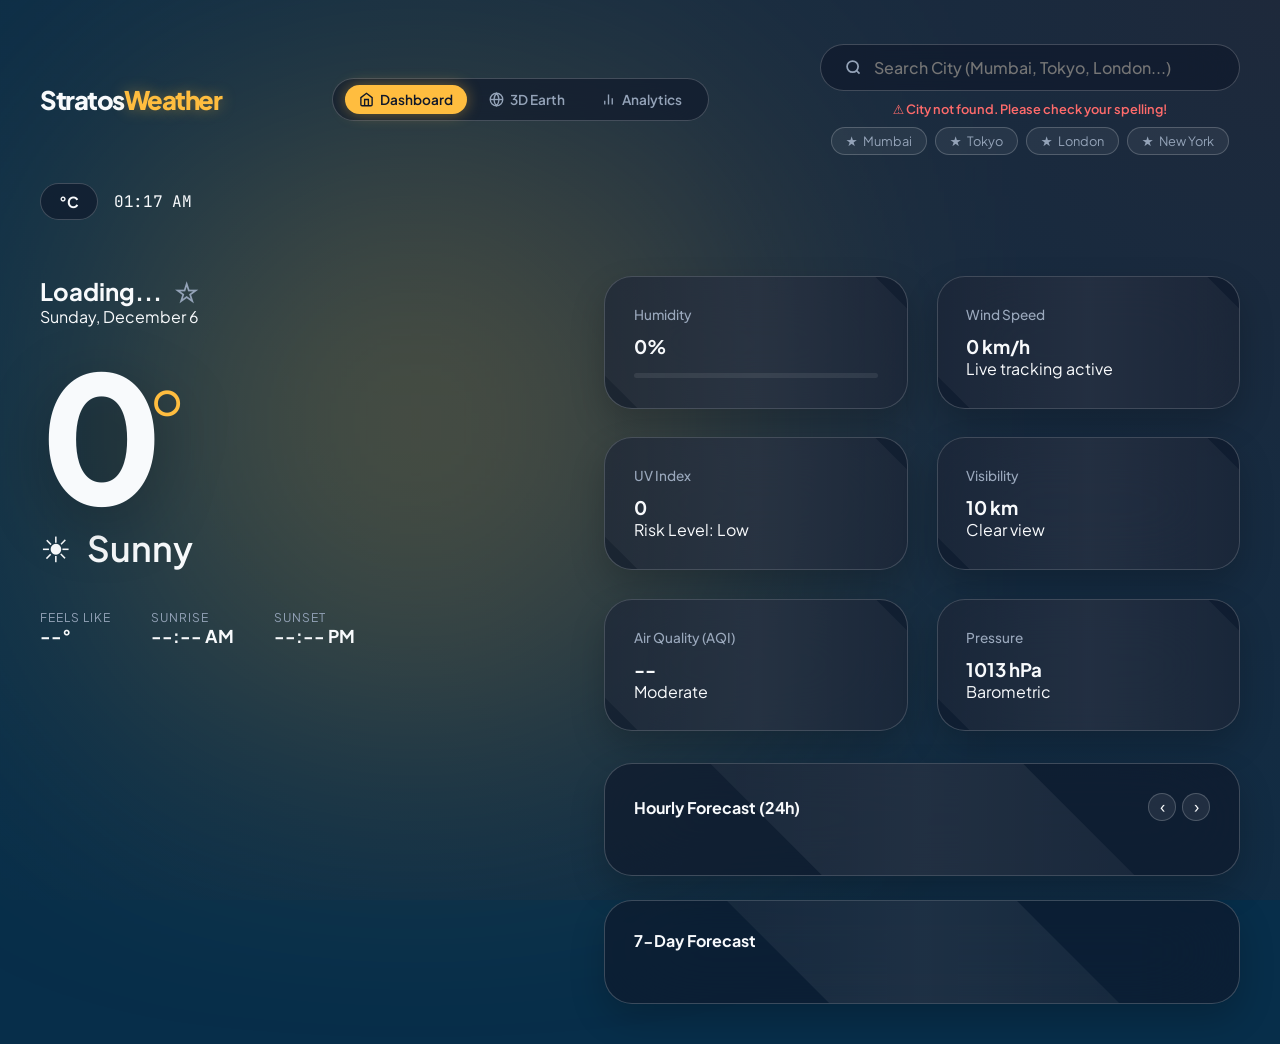
==== index.html @ 79609848 "feat(ui): elevate aesthetic from AI prototype to professional scientific instrument with vector SVGs" ====
<!DOCTYPE html>
<html lang="en">
<head>
    <meta charset="UTF-8">
    <meta name="viewport" content="width=device-width, initial-scale=1.0">
    <title>Stratos Weather // Immersive Forecast</title>
    <link rel="stylesheet" href="style.css">
    <link href="https://fonts.googleapis.com/css2?family=Plus+Jakarta+Sans:wght@300;400;600;800&display=swap" rel="stylesheet">
</head>
<body class="weather-sunny">
    <div class="bg-gradient"></div>
    <div class="noise-overlay"></div>
    <canvas id="weather-canvas"></canvas>

    <div class="app-shell">
        <header class="top-nav">
            <div class="logo">Stratos<span>Weather</span></div>

            <nav class="nav-links">
                <a href="index.html" class="nav-link active">
                    <svg class="nav-icon" viewBox="0 0 24 24" fill="none" stroke="currentColor"><path d="M3 9l9-7 9 7v11a2 2 0 0 1-2 2H5a2 2 0 0 1-2-2z"></path><polyline points="9 22 9 12 15 12 15 22"></polyline></svg>
                    <span>Dashboard</span>
                </a>
                <a href="globe.html" class="nav-link">
                    <svg class="nav-icon" viewBox="0 0 24 24" fill="none" stroke="currentColor"><circle cx="12" cy="12" r="10"></circle><line x1="2" y1="12" x2="22" y2="12"></line><path d="M12 2a15.3 15.3 0 0 1 4 10 15.3 15.3 0 0 1-4 10 15.3 15.3 0 0 1-4-10 15.3 15.3 0 0 1 4-10z"></path></svg>
                    <span>3D Earth</span>
                </a>
                <a href="analytics.html" class="nav-link">
                    <svg class="nav-icon" viewBox="0 0 24 24" fill="none" stroke="currentColor"><line x1="18" y1="20" x2="18" y2="10"></line><line x1="12" y1="20" x2="12" y2="4"></line><line x1="6" y1="20" x2="6" y2="14"></line></svg>
                    <span>Analytics</span>
                </a>
            </nav>

            <div class="search-container">
                <div class="search-pill">
                    <svg class="search-icon" viewBox="0 0 24 24" fill="none" stroke="currentColor" stroke-width="2.5"><circle cx="11" cy="11" r="8"></circle><line x1="21" y1="21" x2="16.65" y2="16.65"></line></svg>
                    <input type="text" id="city-input" placeholder="Search City (Mumbai, Tokyo, London...)" autocomplete="off">
                </div>
                
                <div id="autocomplete-list" class="autocomplete-suggestions glass"></div>

                <div id="error-message" style="color: #ff6b6b; font-size: 0.8rem; margin-top: 10px; display: none; font-weight: 600; text-align: center;">
                    ⚠️ City not found. Please check your spelling!
                </div>

                <div class="favorites-bar" id="favorites-bar"></div>
            </div>

            <div class="nav-controls">
                <button class="unit-toggle glass-btn" id="unit-toggle" title="Switch between °C and °F">°C</button>
                <div class="time-box" id="current-time">12:00 PM</div>
            </div>
        </header>

        <main class="dashboard">
            <section class="main-display">
                <div class="location-info">
                    <div class="location-header">
                        <h1 id="city-name">Loading...</h1>
                        <button id="btn-favorite" class="fav-icon-btn" title="Add / Remove Favorite">☆</button>
                    </div>
                    <p id="current-date">-- --</p>
                </div>
                
                <div class="temp-hero">
                    <div class="temp-number">
                        <span id="main-temp">0</span><span class="degree-symbol">°</span>
                    </div>
                    <div class="condition-badge">
                        <div id="weather-icon">☀️</div>
                        <span id="condition-text">Sunny</span>
                    </div>
                </div>

                <div class="quick-stats">
                    <div class="q-stat"><span>Feels like</span> <strong id="feels-like">--°</strong></div>
                    <div class="q-stat"><span>Sunrise</span> <strong id="val-sunrise">--:-- AM</strong></div>
                    <div class="q-stat"><span>Sunset</span> <strong id="val-sunset">--:-- PM</strong></div>
                </div>
            </section>

            <section class="details-side">
                <div class="grid-container">
                    <div class="info-card glass">
                        <p class="label">Humidity</p>
                        <h3 id="val-humidity">0%</h3>
                        <div class="progress-bar"><div class="fill" id="humidity-fill" style="width: 0%"></div></div>
                    </div>
                    <div class="info-card glass">
                        <p class="label">Wind Speed</p>
                        <h3 id="val-wind">0 km/h</h3>
                        <p class="sub-text">Live tracking active</p>
                    </div>
                    <div class="info-card glass">
                        <p class="label">UV Index</p>
                        <h3 id="val-uv">0</h3>
                        <p class="sub-text" id="val-uv-text">Risk Level: Low</p>
                    </div>
                    <div class="info-card glass">
                        <p class="label">Visibility</p>
                        <h3 id="val-visibility">10 km</h3>
                        <p class="sub-text">Clear view</p>
                    </div>
                    <div class="info-card glass">
                        <p class="label">Air Quality (AQI)</p>
                        <h3 id="val-aqi">--</h3>
                        <p class="sub-text" id="val-aqi-text">Moderate</p>
                    </div>
                    <div class="info-card glass">
                        <p class="label">Pressure</p>
                        <h3 id="val-pressure">1013 hPa</h3>
                        <p class="sub-text">Barometric</p>
                    </div>
                </div>

                <div class="hourly-section glass">
                    <div class="section-header">
                        <h4 class="title">Hourly Forecast (24h)</h4>
                        <div class="scroll-arrows">
                            <button class="arrow-btn" id="scroll-hourly-left" title="Scroll Left" type="button">‹</button>
                            <button class="arrow-btn" id="scroll-hourly-right" title="Scroll Right" type="button">›</button>
                        </div>
                    </div>
                    <div class="hourly-list" id="hourly-list"></div>
                </div>

                <div class="forecast-section glass">
                    <h4 class="title">7-Day Forecast</h4>
                    <div class="forecast-list" id="forecast-list"></div>
                </div>
            </section>
        </main>
    </div>

    <script src="script.js"></script>
</body>
</html>
---- style.css ----
@import url('https://fonts.googleapis.com/css2?family=JetBrains+Mono:wght@400;500;600;700;800&family=Plus+Jakarta+Sans:wght@400;500;600;700;800&display=swap');

:root {
    --font-sans: 'Plus Jakarta Sans', system-ui, -apple-system, sans-serif;
    --font-mono: 'JetBrains Mono', ui-monospace, SFMono-Regular, Menlo, Monaco, Consolas, monospace;

    /* Default Dark/Cloudy Theme */
    --bg-primary: #0a0f1d;
    --accent: #38bdf8;
    --accent-glow: rgba(56, 189, 248, 0.25);
    --glass: rgba(15, 23, 42, 0.65);
    --glass-border: rgba(255, 255, 255, 0.08);
    --text-main: #f8fafc;
    --text-dim: #94a3b8;
    --sun-gradient: radial-gradient(circle, #ffbd3f 0%, #ff8a05 100%);
}

/* ☀️ Sunny / Clear Theme */
body.weather-sunny {
    --bg-primary: #072e4a;
    --accent: #ffbd3f;
    --accent-glow: rgba(255, 189, 63, 0.4);
    --glass-border: rgba(255, 255, 255, 0.2);
}

/* ☁️ Cloudy / Overcast Theme */
body.weather-cloudy {
    --bg-primary: #151d2a;
    --accent: #93c5fd;
    --accent-glow: rgba(147, 197, 253, 0.35);
    --glass-border: rgba(255, 255, 255, 0.16);
}

/* 🌧️ Rain / Drizzle Theme */
body.weather-rain {
    --bg-primary: #0a192f;
    --accent: #38bdf8;
    --accent-glow: rgba(56, 189, 248, 0.4);
    --glass-border: rgba(56, 189, 248, 0.2);
}

/* ❄️ Snow / Winter Theme */
body.weather-snow {
    --bg-primary: #0d1e2d;
    --accent: #a5f3fc;
    --accent-glow: rgba(165, 243, 252, 0.4);
    --glass-border: rgba(165, 243, 252, 0.25);
}

/* ⛈️ Storm / Thunder Theme */
body.weather-storm {
    --bg-primary: #0f1026;
    --accent: #c084fc;
    --accent-glow: rgba(192, 132, 252, 0.45);
    --glass-border: rgba(192, 132, 252, 0.25);
}

* { margin: 0; padding: 0; box-sizing: border-box; font-family: var(--font-sans); }

.mono-num,
.kpi-value,
.hero-temp,
.main-temp,
.time-box,
.geo-stat-item strong,
.hero-coords,
.telemetry-live-badge {
    font-family: var(--font-mono);
    font-variant-numeric: tabular-nums;
    letter-spacing: -0.3px;
}

/* --- SVG Icon System (Professional Vector Icons) --- */
.nav-icon, .btn-icon, .btn-pill-icon, .nav-dropdown-icon {
    width: 15px;
    height: 15px;
    stroke: currentColor;
    stroke-width: 2.2;
    flex-shrink: 0;
    display: inline-block;
    vertical-align: middle;
}

.chevron-icon {
    width: 13px;
    height: 13px;
    stroke: currentColor;
    stroke-width: 2.2;
    margin-left: 3px;
    opacity: 0.7;
    transition: transform 0.2s ease;
    display: inline-block;
    vertical-align: middle;
}

.btn-action-icon {
    width: 14px;
    height: 14px;
    stroke: currentColor;
    stroke-width: 2.2;
    margin-right: 6px;
    display: inline-block;
    vertical-align: middle;
}

.chart-snapshot-btn svg {
    width: 15px;
    height: 15px;
    stroke: currentColor;
    stroke-width: 2.2;
    pointer-events: none;
}

/* --- Live Telemetry Stream Indicator --- */
.telemetry-live-badge {
    display: inline-flex;
    align-items: center;
    gap: 7px;
    background: rgba(16, 185, 129, 0.1);
    border: 1px solid rgba(16, 185, 129, 0.28);
    padding: 5px 12px;
    border-radius: 50px;
    font-family: var(--font-mono);
    font-size: 0.7rem;
    font-weight: 600;
    color: #34d399;
    letter-spacing: 0.5px;
    text-transform: uppercase;
}

.telemetry-pulse-dot {
    width: 7px;
    height: 7px;
    border-radius: 50%;
    background: #10b981;
    box-shadow: 0 0 8px #10b981;
    animation: livePulse 2s infinite ease-in-out;
}

@keyframes livePulse {
    0%, 100% { opacity: 1; transform: scale(1); }
    50% { opacity: 0.35; transform: scale(0.8); }
}

body {
    background: var(--bg-primary);
    color: var(--text-main);
    min-height: 100vh;
    overflow-x: hidden;
    transition: background 1s ease;
}

/* --- Background Effects --- */
.bg-gradient {
    position: fixed;
    inset: 0;
    background: radial-gradient(circle at top right, #1e293b, var(--bg-primary));
    z-index: -3;
    transition: 1s ease;
}

.bg-gradient::after {
    content: '';
    position: absolute;
    top: 15%;
    left: 10%;
    width: 45vw;
    height: 45vw;
    background: var(--accent);
    filter: blur(140px);
    opacity: 0.25;
    z-index: -1;
    animation: pulseGlow 10s infinite alternate cubic-bezier(0.45, 0, 0.55, 1);
}

@keyframes pulseGlow {
    from { transform: scale(1) translate(0, 0); opacity: 0.15; }
    to { transform: scale(1.2) translate(5%, 5%); opacity: 0.35; }
}

.noise-overlay {
    position: fixed;
    inset: 0;
    opacity: 0.04;
    background-image: url('https://grainy-gradients.vercel.app/noise.svg');
    pointer-events: none;
    z-index: -2;
}

#weather-canvas { position: fixed; inset: 0; z-index: -1; }

/* --- Layout --- */
.app-shell {
    max-width: 1300px;
    margin: 0 auto;
    padding: 2.5rem;
    min-height: 100vh;
    display: flex;
    flex-direction: column;
}

/* --- Header & Search --- */
.top-nav {
    display: flex;
    justify-content: space-between;
    align-items: center;
    margin-bottom: 3.5rem;
    gap: 1.5rem;
    flex-wrap: wrap;
}

.logo { font-size: 1.6rem; font-weight: 800; letter-spacing: -1.5px; text-decoration: none; color: inherit; }
.logo span { color: var(--accent); text-shadow: 0 0 15px var(--accent-glow); }

/* --- Top Navigation Links --- */
.nav-links {
    display: flex;
    align-items: center;
    gap: 8px;
    background: var(--glass);
    border: 1px solid var(--glass-border);
    backdrop-filter: blur(25px);
    padding: 6px 12px;
    border-radius: 50px;
}

.nav-link {
    color: var(--text-dim);
    text-decoration: none;
    font-size: 0.85rem;
    font-weight: 600;
    padding: 6px 14px;
    border-radius: 50px;
    transition: all 0.25s ease;
    display: inline-flex;
    align-items: center;
    gap: 6px;
    white-space: nowrap;
}

.nav-link:hover {
    color: var(--text-main);
    background: rgba(255, 255, 255, 0.08);
}

.nav-link.active {
    color: #0f172a;
    background: var(--accent);
    box-shadow: 0 0 15px var(--accent-glow);
}

.search-container {
    position: relative; /* Crucial for absolute positioning of suggestions */
}

.search-pill {
    background: var(--glass);
    border: 1px solid var(--glass-border);
    backdrop-filter: blur(25px);
    padding: 12px 24px;
    border-radius: 100px;
    display: flex;
    align-items: center;
    width: 420px;
    transition: 0.5s cubic-bezier(0.175, 0.885, 0.32, 1.275);
}

.search-pill:focus-within {
    width: 480px;
    background: rgba(255, 255, 255, 0.12);
    border-color: var(--accent);
    box-shadow: 0 0 40px var(--accent-glow);
}

.search-icon { width: 18px; color: var(--text-dim); margin-right: 12px; }
#city-input {
    background: none; border: none; color: white; width: 100%; outline: none;
    font-size: 1rem; font-weight: 500;
}

/* --- Autocomplete Dropdown (Enhanced) --- */
.autocomplete-suggestions {
    position: absolute;
    top: calc(100% + 12px);
    left: 0;
    right: 0;
    background: rgba(15, 23, 42, 0.8); /* Darker base for legibility */
    backdrop-filter: blur(40px);
    border: 1px solid var(--glass-border);
    border-radius: 24px;
    max-height: 280px;
    overflow-y: auto;
    z-index: 2000;
    display: none;
    padding: 8px;
    box-shadow: 0 20px 50px rgba(0, 0, 0, 0.4);
    animation: slideDown 0.3s cubic-bezier(0.19, 1, 0.22, 1);
}

/* Custom Scrollbar for Dropdown */
.autocomplete-suggestions::-webkit-scrollbar { width: 6px; }
.autocomplete-suggestions::-webkit-scrollbar-thumb { 
    background: var(--glass-border); 
    border-radius: 10px; 
}

@keyframes slideDown {
    from { opacity: 0; transform: translateY(-15px) scale(0.98); }
    to { opacity: 1; transform: translateY(0) scale(1); }
}

.suggestion-item {
    padding: 14px 20px;
    cursor: pointer;
    border-radius: 16px;
    transition: all 0.2s ease;
    display: flex;
    justify-content: space-between;
    align-items: center;
    color: var(--text-main);
    font-size: 0.95rem;
    margin-bottom: 2px;
}

.suggestion-item:hover, .suggestion-item.active {
    background: rgba(255, 255, 255, 0.1);
    color: var(--accent);
    transform: translateX(5px);
}

.suggestion-item .country-code {
    font-size: 0.65rem;
    background: var(--accent);
    color: #0f172a;
    padding: 3px 8px;
    border-radius: 6px;
    font-weight: 800;
    text-transform: uppercase;
}

.highlight {
    color: var(--accent);
    font-weight: 700;
    text-decoration: underline;
    text-underline-offset: 4px;
}

/* --- Main Hero Section --- */
.dashboard {
    display: grid;
    grid-template-columns: minmax(0, 1fr) minmax(0, 1.25fr);
    gap: 3.5rem;
    align-items: start;
    width: 100%;
}

.main-display, .details-side {
    min-width: 0;
    max-width: 100%;
    width: 100%;
}

.temp-hero { margin: 2rem 0; }
.temp-number { 
    font-size: 11rem; 
    font-weight: 800; 
    line-height: 0.85; 
    letter-spacing: -12px; 
    display: flex; 
    filter: drop-shadow(0 15px 30px rgba(0,0,0,0.3));
}

.degree-symbol { 
    color: var(--accent); 
    font-size: 6rem; 
    margin-top: 1.5rem; 
    font-weight: 200; 
    margin-left: -5px; 
}

.condition-badge {
    display: flex;
    align-items: center;
    gap: 15px;
    font-size: 2.2rem;
    font-weight: 600;
    margin-top: 1rem;
}

.quick-stats { display: flex; gap: 2.5rem; margin-top: 2.5rem; }
.q-stat span { display: block; font-size: 0.75rem; color: var(--text-dim); text-transform: uppercase; letter-spacing: 1px; }
.q-stat strong { font-size: 1.1rem; color: var(--text-main); }

/* --- Info Cards --- */
.grid-container {
    display: grid;
    grid-template-columns: 1fr 1fr;
    gap: 1.8rem;
    margin-bottom: 2rem;
}

.glass {
    background: var(--glass);
    border: 1px solid var(--glass-border);
    backdrop-filter: blur(45px);
    border-radius: 28px;
    padding: 1.8rem;
    transition: all 0.4s ease;
    box-shadow: 0 15px 35px rgba(0, 0, 0, 0.2);
    position: relative;
    overflow: hidden;
}

.glass::before {
    content: '';
    position: absolute;
    top: -50%; left: -50%;
    width: 200%; height: 200%;
    background: linear-gradient(45deg, transparent, rgba(255,255,255,0.08), transparent);
    transform: rotate(45deg);
    transition: 0.7s;
    pointer-events: none;
}

.glass:hover { 
    border-color: var(--accent); 
    transform: translateY(-8px); 
    background: rgba(255, 255, 255, 0.08);
}

.glass:hover::before { left: 100%; }

.label { font-size: 0.85rem; color: var(--text-dim); margin-bottom: 12px; font-weight: 500; }

.progress-bar { height: 5px; background: rgba(255,255,255,0.08); border-radius: 10px; margin-top: 15px; }
.fill { height: 100%; background: var(--accent); border-radius: 10px; box-shadow: 0 0 10px var(--accent-glow); }

/* --- Forecast --- */
.forecast-section { margin-top: 1rem; }
.forecast-list {
    display: flex;
    justify-content: space-between;
    margin-top: 1.5rem;
}

.forecast-day { 
    text-align: center; 
    padding: 10px;
    border-radius: 15px;
    transition: 0.3s;
}
.forecast-day:hover { background: rgba(255,255,255,0.05); }
.forecast-day .day { color: var(--text-dim); font-size: 0.8rem; margin-bottom: 8px; display: block; }
.forecast-day .f-temp { font-weight: 700; font-size: 1rem; margin-top: 8px; display: block; }

/* =====================================
   MOBILE FIXES (ADD AT VERY BOTTOM)
===================================== */

/* Tablets & below */
@media (max-width: 900px) {

    .app-shell {
        padding: 1.5rem;
    }

    .top-nav {
        flex-direction: column;
        gap: 2rem;
        align-items: center;
        text-align: center;
    }

    /* Search bar fix */
    .search-pill,
    .search-pill:focus-within {
        width: 100%;
        max-width: 100%;
    }

    /* Dashboard stacking */
    .dashboard {
        grid-template-columns: 1fr;
        gap: 3rem;
        text-align: center;
    }

    .temp-number {
        justify-content: center;
        font-size: 8rem;
        letter-spacing: -6px;
    }

    .degree-symbol {
        font-size: 4.5rem;
        margin-top: 1rem;
    }

    .condition-badge {
        justify-content: center;
    }

    .quick-stats {
        justify-content: center;
    }
}

/* Phones */
@media (max-width: 480px) {

    body {
        overflow-x: hidden;
    }

    .app-shell {
        padding: 1.1rem;
    }

    /* Temperature scaling */
    .temp-number {
        font-size: 5.8rem;
        letter-spacing: -4px;
    }

    .degree-symbol {
        font-size: 3rem;
        margin-top: 0.6rem;
    }

    .condition-badge {
        font-size: 1.5rem;
        gap: 10px;
    }

    /* Stats stack */
    .quick-stats {
        flex-direction: column;
        gap: 1rem;
        margin-top: 1.5rem;
        align-items: center;
    }

    /* Cards stack */
    .grid-container {
        grid-template-columns: 1fr;
        gap: 1rem;
    }

    .glass {
        padding: 1.3rem;
        border-radius: 22px;
    }

    /* Forecast horizontal scroll */
    .forecast-list {
        overflow-x: auto;
        gap: 0.8rem;
        padding-bottom: 8px;
        scroll-snap-type: x mandatory;
        justify-content: flex-start;
    }

    .forecast-day {
        min-width: 70px;
        scroll-snap-align: center;
        padding: 8px;
    }
}


/* --- Nav Controls & Unit Toggle --- */
.nav-controls {
    display: flex;
    align-items: center;
    gap: 1rem;
}

.unit-toggle {
    background: var(--glass);
    border: 1px solid var(--glass-border);
    color: var(--text-main);
    font-weight: 700;
    font-size: 0.95rem;
    padding: 8px 18px;
    border-radius: 50px;
    cursor: pointer;
    backdrop-filter: blur(25px);
    transition: all 0.3s ease;
}

.unit-toggle:hover {
    background: rgba(255, 255, 255, 0.15);
    border-color: var(--accent);
    color: var(--accent);
    transform: translateY(-2px);
    box-shadow: 0 0 15px var(--accent-glow);
}

/* --- Favorites Bar --- */
.favorites-bar {
    display: flex;
    gap: 8px;
    margin-top: 10px;
    overflow-x: auto;
    padding-bottom: 4px;
    justify-content: center;
    scrollbar-width: none;
}
.favorites-bar::-webkit-scrollbar { display: none; }

.fav-chip {
    background: rgba(255, 255, 255, 0.06);
    border: 1px solid var(--glass-border);
    color: var(--text-dim);
    padding: 5px 14px;
    border-radius: 50px;
    font-size: 0.8rem;
    cursor: pointer;
    white-space: nowrap;
    transition: all 0.25s ease;
    display: inline-flex;
    align-items: center;
    gap: 6px;
}

.fav-chip:hover {
    background: rgba(255, 255, 255, 0.14);
    color: var(--accent);
    border-color: var(--accent);
    transform: translateY(-2px);
}

.fav-chip.active {
    background: rgba(255, 255, 255, 0.18);
    color: var(--accent);
    border-color: var(--accent);
    font-weight: 600;
}

/* --- Location Header & Favorite Button --- */
.location-header {
    display: flex;
    align-items: center;
    gap: 12px;
}

.fav-icon-btn {
    background: none;
    border: none;
    color: var(--text-dim);
    font-size: 1.8rem;
    cursor: pointer;
    transition: transform 0.2s ease, color 0.2s ease;
    line-height: 1;
    padding: 0;
}

.fav-icon-btn:hover {
    transform: scale(1.25);
    color: #facc15;
}

.fav-icon-btn.active {
    color: #facc15;
    text-shadow: 0 0 12px rgba(250, 204, 21, 0.6);
}

/* --- Hourly Forecast Section --- */
.hourly-section {
    margin-bottom: 1.5rem;
    min-width: 0;
    max-width: 100%;
}

.section-header {
    display: flex;
    justify-content: space-between;
    align-items: center;
    margin-bottom: 0.5rem;
}

.scroll-arrows {
    display: flex;
    gap: 6px;
}

.arrow-btn {
    background: rgba(255, 255, 255, 0.08);
    border: 1px solid var(--glass-border);
    color: var(--text-main);
    width: 28px;
    height: 28px;
    border-radius: 50%;
    display: inline-flex;
    align-items: center;
    justify-content: center;
    cursor: pointer;
    font-size: 1.1rem;
    line-height: 1;
    transition: all 0.2s ease;
    user-select: none;
}

.arrow-btn:hover {
    background: var(--accent);
    color: #0f172a;
    border-color: var(--accent);
    transform: scale(1.1);
}

.hourly-list {
    display: flex;
    gap: 0.85rem;
    overflow-x: auto;
    padding-bottom: 12px;
    margin-top: 0.8rem;
    scrollbar-width: thin;
    scrollbar-color: rgba(255, 255, 255, 0.3) rgba(255, 255, 255, 0.05);
    cursor: grab;
    user-select: none;
    -webkit-overflow-scrolling: touch;
}

.hourly-list.grabbing {
    cursor: grabbing;
}

.hourly-list::-webkit-scrollbar {
    height: 8px;
}

.hourly-list::-webkit-scrollbar-track {
    background: rgba(255, 255, 255, 0.05);
    border-radius: 10px;
}

.hourly-list::-webkit-scrollbar-thumb {
    background: rgba(255, 255, 255, 0.25);
    border-radius: 10px;
}

.hourly-list::-webkit-scrollbar-thumb:hover {
    background: var(--accent);
}

.hourly-item {
    flex: 0 0 auto;
    text-align: center;
    padding: 10px 14px;
    background: rgba(255, 255, 255, 0.03);
    border-radius: 16px;
    border: 1px solid rgba(255, 255, 255, 0.05);
    transition: 0.3s;
    min-width: 65px;
}

.hourly-item:hover {
    background: rgba(255, 255, 255, 0.08);
    border-color: var(--accent);
    transform: translateY(-3px);
}

.hourly-item .h-time {
    font-size: 0.75rem;
    color: var(--text-dim);
    display: block;
    margin-bottom: 6px;
}

.hourly-item .h-icon {
    font-size: 1.25rem;
    display: block;
    margin-bottom: 6px;
}

.hourly-item .h-temp {
    font-size: 0.95rem;
    font-weight: 700;
    display: block;
}


/* ===================================================
   3D GLOBE VIEW STYLES (globe.html)
   =================================================== */

body.globe-page {
    background: #030712;
    overflow: hidden;
    height: 100vh;
    width: 100vw;
    margin: 0;
    padding: 0;
}

#globe-container {
    position: fixed;
    inset: 0;
    width: 100vw;
    height: 100vh;
    z-index: 1;
    cursor: grab;
}

#globe-container:active {
    cursor: grabbing;
}

.globe-ui-layer {
    position: fixed;
    inset: 0;
    z-index: 20;
    pointer-events: none;
    padding: 2rem 2.5rem;
    display: flex;
    flex-direction: column;
    justify-content: space-between;
}

.globe-ui-layer .top-nav,
.globe-ui-layer .globe-card,
.globe-ui-layer .globe-toolbar,
.globe-ui-layer .globe-legend {
    pointer-events: auto;
}

.globe-toolbar {
    display: flex;
    gap: 10px;
    align-items: center;
    background: var(--glass);
    border: 1px solid var(--glass-border);
    backdrop-filter: blur(30px);
    padding: 8px 16px;
    border-radius: 50px;
    box-shadow: 0 10px 30px rgba(0, 0, 0, 0.4);
}

.globe-btn {
    background: rgba(255, 255, 255, 0.08);
    border: 1px solid var(--glass-border);
    color: var(--text-main);
    padding: 6px 14px;
    border-radius: 50px;
    font-size: 0.8rem;
    font-weight: 600;
    cursor: pointer;
    transition: all 0.25s ease;
    display: inline-flex;
    align-items: center;
    gap: 6px;
}

.globe-btn:hover {
    background: rgba(255, 255, 255, 0.16);
    color: var(--accent);
    border-color: var(--accent);
    transform: translateY(-2px);
}

.globe-btn.active {
    background: var(--accent);
    color: #0f172a;
    border-color: var(--accent);
    box-shadow: 0 0 15px var(--accent-glow);
}

/* --- Bottom Floating Bar Container --- */
.globe-bottom-row {
    display: flex;
    justify-content: space-between;
    align-items: flex-end;
    width: 100%;
    pointer-events: none;
    gap: 1.5rem;
    position: relative;
    z-index: 30;
}

/* --- Floating City Inspector Card --- */
.globe-card {
    position: relative;
    width: 350px;
    max-width: min(360px, calc(100vw - 320px));
    max-height: 75vh;
    overflow-y: auto;
    scrollbar-width: thin;
    scrollbar-color: rgba(255, 255, 255, 0.2) transparent;
    background: rgba(15, 23, 42, 0.88);
    border: 1px solid var(--glass-border);
    backdrop-filter: blur(40px);
    border-radius: 24px;
    padding: 1.4rem;
    box-shadow: 0 20px 50px rgba(0, 0, 0, 0.55);
    transition: all 0.35s cubic-bezier(0.16, 1, 0.3, 1);
    animation: slideUpFade 0.35s ease;
    z-index: 30;
    pointer-events: auto;
}

.globe-card.hidden {
    display: none;
    pointer-events: none;
}

@keyframes slideUpFade {
    from { opacity: 0; transform: translateY(20px) scale(0.96); }
    to { opacity: 1; transform: translateY(0) scale(1); }
}

.globe-card-header {
    display: flex;
    justify-content: space-between;
    align-items: flex-start;
    margin-bottom: 12px;
}

.globe-card-title h3 {
    font-size: 1.3rem;
    font-weight: 700;
    color: var(--text-main);
    line-height: 1.2;
}

.globe-card-title p {
    font-size: 0.8rem;
    color: var(--text-dim);
    margin-top: 2px;
}

.globe-close-btn {
    background: rgba(255, 255, 255, 0.1);
    border: none;
    color: var(--text-dim);
    width: 28px;
    height: 28px;
    border-radius: 50%;
    cursor: pointer;
    font-size: 1.1rem;
    display: flex;
    align-items: center;
    justify-content: center;
    transition: 0.2s;
}

.globe-close-btn:hover {
    color: #fff;
    background: rgba(255, 255, 255, 0.2);
}

.globe-card-temp {
    display: flex;
    align-items: center;
    gap: 15px;
    margin: 12px 0;
}

.globe-card-temp .temp-num {
    font-size: 3.5rem;
    font-weight: 800;
    line-height: 1;
    letter-spacing: -2px;
}

.globe-card-temp .temp-condition {
    font-size: 1.8rem;
}

.globe-card-stats {
    display: grid;
    grid-template-columns: 1fr 1fr;
    gap: 10px;
    margin-top: 14px;
    padding-top: 14px;
    border-top: 1px solid rgba(255, 255, 255, 0.08);
}

.g-stat span {
    font-size: 0.7rem;
    color: var(--text-dim);
    display: block;
    text-transform: uppercase;
    letter-spacing: 0.5px;
}

.g-stat strong {
    font-size: 0.95rem;
    color: var(--text-main);
}

.card-actions-row {
    display: flex;
    gap: 10px;
    margin-top: 15px;
    width: 100%;
}

.globe-action-btn {
    flex: 1;
    background: var(--accent);
    color: #0f172a;
    font-weight: 700;
    font-size: 0.85rem;
    padding: 10px;
    border-radius: 12px;
    border: none;
    cursor: pointer;
    text-align: center;
    text-decoration: none;
    display: inline-flex;
    align-items: center;
    justify-content: center;
    transition: all 0.25s ease;
}

.globe-action-btn.secondary {
    background: rgba(255, 255, 255, 0.1);
    color: #ffffff;
    border: 1px solid rgba(255, 255, 255, 0.2);
}

.globe-action-btn:hover {
    transform: translateY(-2px);
    box-shadow: 0 0 20px var(--accent-glow);
}

.globe-action-btn.secondary:hover {
    background: rgba(255, 255, 255, 0.2);
    box-shadow: 0 0 15px rgba(255, 255, 255, 0.18);
}

/* --- Floating Heatmap Legend --- */
.globe-legend {
    position: relative;
    background: var(--glass);
    border: 1px solid var(--glass-border);
    backdrop-filter: blur(30px);
    border-radius: 20px;
    padding: 12px 18px;
    box-shadow: 0 10px 30px rgba(0, 0, 0, 0.4);
    display: flex;
    flex-direction: column;
    gap: 6px;
    width: 240px;
    pointer-events: auto;
}

.globe-legend-title {
    font-size: 0.75rem;
    font-weight: 700;
    color: var(--text-dim);
    text-transform: uppercase;
    letter-spacing: 0.5px;
    display: flex;
    justify-content: space-between;
}

.globe-legend-bar {
    height: 8px;
    border-radius: 10px;
    background: linear-gradient(to right, #38bdf8 0%, #2dd4bf 30%, #a3e635 55%, #fbbf24 75%, #f87171 100%);
    box-shadow: 0 0 10px rgba(255, 255, 255, 0.15);
}

.globe-legend-labels {
    display: flex;
    justify-content: space-between;
    font-size: 0.7rem;
    color: var(--text-dim);
    font-weight: 600;
}

/* --- Loading Spinner Overlay --- */
.globe-loader {
    position: fixed;
    inset: 0;
    background: #030712;
    z-index: 100;
    display: flex;
    flex-direction: column;
    align-items: center;
    justify-content: center;
    gap: 20px;
    transition: opacity 0.6s ease, visibility 0.6s ease;
}

.globe-loader.loaded {
    opacity: 0;
    visibility: hidden;
    pointer-events: none;
}

.globe-spinner {
    width: 60px;
    height: 60px;
    border: 3px solid rgba(56, 189, 248, 0.15);
    border-top-color: var(--accent);
    border-radius: 50%;
    animation: spinGlobe 1s linear infinite;
}

@keyframes spinGlobe {
    to { transform: rotate(360deg); }
}

.globe-loader-text {
    font-size: 0.95rem;
    color: var(--text-dim);
    font-weight: 600;
    letter-spacing: 0.5px;
}

@media (max-width: 768px) {
    .globe-ui-layer {
        padding: 1rem;
    }
    .globe-bottom-row {
        flex-direction: column-reverse;
        align-items: stretch;
        gap: 10px;
    }
    .globe-card {
        width: 100%;
        max-width: 100%;
        max-height: 55vh;
    }
    .bottom-right-stack {
        margin-left: 0;
        width: 100%;
        align-items: stretch;
    }
    .globe-legend, .geo-layer-guide {
        width: 100%;
        max-width: 100%;
    }
}


/* --- Floating Hotspots Fly-To Bar --- */
.globe-hotspots-bar {
    display: flex;
    align-items: center;
    gap: 8px;
    margin-top: -1.8rem;
    margin-bottom: auto;
    overflow-x: auto;
    padding-bottom: 6px;
    pointer-events: auto;
    scrollbar-width: none;
}
.globe-hotspots-bar::-webkit-scrollbar { display: none; }

.hotspots-label {
    font-size: 0.75rem;
    font-weight: 700;
    color: var(--text-dim);
    text-transform: uppercase;
    letter-spacing: 0.8px;
    margin-right: 4px;
    white-space: nowrap;
}

.hotspot-chip {
    background: rgba(15, 23, 42, 0.65);
    border: 1px solid var(--glass-border);
    backdrop-filter: blur(20px);
    color: var(--text-main);
    padding: 5px 12px;
    border-radius: 50px;
    font-size: 0.78rem;
    font-weight: 600;
    cursor: pointer;
    white-space: nowrap;
    transition: all 0.25s cubic-bezier(0.16, 1, 0.3, 1);
}

.hotspot-chip:hover {
    background: rgba(255, 255, 255, 0.16);
    color: var(--accent);
    border-color: var(--accent);
    transform: translateY(-2px);
    box-shadow: 0 4px 15px var(--accent-glow);
}

/* --- Floating Glass 3D Earth Badges --- */
.globe-marker-badge {
    display: inline-flex;
    align-items: center;
    gap: 6px;
    background: rgba(15, 23, 42, 0.88);
    border: 1px solid rgba(255, 255, 255, 0.22);
    backdrop-filter: blur(16px);
    padding: 4px 10px;
    border-radius: 50px;
    color: #f8fafc;
    font-size: 0.75rem;
    font-weight: 700;
    cursor: pointer;
    white-space: nowrap;
    transition: transform 0.25s cubic-bezier(0.16, 1, 0.3, 1), box-shadow 0.25s ease, border-color 0.25s ease;
    user-select: none;
    box-shadow: 0 6px 20px rgba(0, 0, 0, 0.55);
    transform: translate(-50%, -50%);
    pointer-events: auto;
}

.globe-marker-badge:hover {
    transform: translate(-50%, -50%) scale(1.18);
    border-color: var(--accent-color, var(--accent));
    box-shadow: 0 0 25px var(--accent-color, var(--accent));
    z-index: 100;
    background: rgba(15, 23, 42, 0.98);
}

.marker-dot {
    width: 7px;
    height: 7px;
    border-radius: 50%;
    display: inline-block;
    flex-shrink: 0;
}

.marker-temp {
    color: #ffffff;
    font-weight: 800;
    font-size: 0.8rem;
}

.marker-city {
    color: var(--text-dim);
    font-weight: 600;
}

.marker-icon {
    font-size: 0.95rem;
}


/* --- Left Hand Side Fly-To Dropdown --- */
.fly-to-dropdown-container {
    position: relative;
    display: inline-block;
    pointer-events: auto;
}

.glass-dropdown-btn {
    background: var(--glass);
    border: 1px solid var(--glass-border);
    backdrop-filter: blur(25px);
    color: var(--text-main);
    font-size: 0.85rem;
    font-weight: 700;
    padding: 8px 18px;
    border-radius: 50px;
    cursor: pointer;
    display: inline-flex;
    align-items: center;
    gap: 8px;
    transition: all 0.25s cubic-bezier(0.16, 1, 0.3, 1);
    box-shadow: 0 4px 15px rgba(0, 0, 0, 0.25);
}

.glass-dropdown-btn:hover, .glass-dropdown-btn.active {
    background: rgba(255, 255, 255, 0.15);
    border-color: var(--accent);
    color: var(--accent);
    box-shadow: 0 0 20px var(--accent-glow);
    transform: translateY(-2px);
}

.glass-dropdown-btn .dropdown-arrow {
    font-size: 0.65rem;
    transition: transform 0.25s ease;
}

.glass-dropdown-btn.active .dropdown-arrow {
    transform: rotate(180deg);
}

.glass-dropdown-menu {
    position: absolute;
    top: calc(100% + 10px);
    left: 0;
    width: 240px;
    max-height: 340px;
    overflow-y: auto;
    background: rgba(15, 23, 42, 0.92);
    border: 1px solid var(--glass-border);
    backdrop-filter: blur(40px);
    border-radius: 20px;
    padding: 8px;
    box-shadow: 0 20px 45px rgba(0, 0, 0, 0.6);
    display: none;
    flex-direction: column;
    gap: 4px;
    z-index: 1000;
    scrollbar-width: thin;
    scrollbar-color: rgba(255, 255, 255, 0.2) transparent;
}

.glass-dropdown-menu.show {
    display: flex;
    animation: slideDownFade 0.25s cubic-bezier(0.16, 1, 0.3, 1);
}

@keyframes slideDownFade {
    from { opacity: 0; transform: translateY(-8px) scale(0.97); }
    to { opacity: 1; transform: translateY(0) scale(1); }
}

.glass-dropdown-menu::-webkit-scrollbar {
    width: 5px;
}
.glass-dropdown-menu::-webkit-scrollbar-thumb {
    background: rgba(255, 255, 255, 0.2);
    border-radius: 10px;
}

.fly-to-item {
    padding: 9px 14px;
    border-radius: 12px;
    color: var(--text-main);
    font-size: 0.82rem;
    font-weight: 600;
    cursor: pointer;
    display: flex;
    align-items: center;
    justify-content: space-between;
    transition: all 0.2s ease;
    background: transparent;
    border: none;
    text-align: left;
    width: 100%;
}

.fly-to-item:hover {
    background: rgba(255, 255, 255, 0.12);
    color: var(--accent);
    transform: translateX(4px);
}

.fly-to-item .fly-temp {
    font-size: 0.75rem;
    font-weight: 700;
    color: var(--text-dim);
}


/* --- Left Stack (Logo + Fly To + Globe Controls) --- */
.globe-ui-layer .top-nav {
    align-items: flex-start;
    margin-bottom: 0;
}

.left-controls-stack {
    display: flex;
    flex-direction: column;
    align-items: flex-start;
    gap: 0;
}

.left-buttons-group {
    display: flex;
    flex-direction: column;
    gap: 12px;
    margin-top: 20px; /* comfortably below Stratos Weather logo */
}

.search-container {
    margin-top: 4px;
}

.right-corner-group {
    display: flex;
    align-items: center;
    gap: 12px;
    margin-top: 4px;
}

.glass-dropdown-menu.nav-menu {
    right: 0;
    left: auto;
    width: 200px;
}

.glass-dropdown-menu.controls-menu {
    width: 275px;
    max-height: 400px;
}

.menu-section-header {
    font-size: 0.65rem;
    font-weight: 800;
    text-transform: uppercase;
    letter-spacing: 0.8px;
    color: var(--accent);
    padding: 8px 12px 3px;
    opacity: 0.9;
    border-top: 1px solid rgba(255, 255, 255, 0.06);
    margin-top: 4px;
}

.menu-section-header:first-child {
    border-top: none;
    margin-top: 0;
    padding-top: 4px;
}

.fly-temp.status-on {
    color: #34d399 !important;
    background: rgba(52, 211, 153, 0.12);
    padding: 2px 8px;
    border-radius: 8px;
    font-weight: 700;
}

.fly-temp.status-off {
    color: var(--text-dim) !important;
    background: rgba(255, 255, 255, 0.05);
    padding: 2px 8px;
    border-radius: 8px;
    font-weight: 600;
}

/* --- Educational Geography Profile inside City Card --- */
.geo-profile-card {
    margin-top: 14px;
    padding-top: 12px;
    border-top: 1px solid rgba(255, 255, 255, 0.08);
}

.geo-profile-header {
    display: flex;
    align-items: center;
    justify-content: space-between;
    font-size: 0.72rem;
    font-weight: 800;
    text-transform: uppercase;
    letter-spacing: 0.75px;
    color: var(--accent);
    margin-bottom: 8px;
}

.geo-badge-row {
    display: flex;
    flex-wrap: wrap;
    gap: 6px;
    margin-bottom: 10px;
}

.geo-tag {
    font-size: 0.72rem;
    font-weight: 700;
    background: rgba(56, 189, 248, 0.12);
    color: var(--accent);
    padding: 3px 9px;
    border-radius: 8px;
    border: 1px solid rgba(56, 189, 248, 0.25);
}

.geo-tag.coords {
    background: rgba(255, 255, 255, 0.06);
    color: var(--text-main);
    border-color: rgba(255, 255, 255, 0.1);
    font-family: monospace;
    font-size: 0.75rem;
}

.geo-detail-grid {
    display: grid;
    grid-template-columns: 1fr 1fr;
    gap: 8px;
    margin-bottom: 10px;
}

.geo-stat-item {
    background: rgba(255, 255, 255, 0.03);
    border: 1px solid rgba(255, 255, 255, 0.05);
    padding: 6px 10px;
    border-radius: 10px;
}

.geo-stat-item span {
    font-size: 0.65rem;
    color: var(--text-dim);
    display: block;
    text-transform: uppercase;
    letter-spacing: 0.5px;
}

.geo-stat-item strong {
    font-size: 0.82rem;
    color: var(--text-main);
    display: block;
    margin-top: 2px;
}

.geo-fact-box {
    font-size: 0.78rem;
    line-height: 1.45;
    color: #cbd5e1;
    background: rgba(15, 23, 42, 0.85);
    border-left: 3px solid var(--accent);
    padding: 8px 12px;
    border-radius: 0 10px 10px 0;
}

/* --- Floating Geography Layer Guide Overlay & Stack --- */
.bottom-right-stack {
    margin-left: auto;
    display: flex;
    flex-direction: column;
    align-items: flex-end;
    gap: 12px;
    pointer-events: auto;
    z-index: 25;
}

.geo-layer-guide {
    position: relative;
    background: rgba(15, 23, 42, 0.9);
    border: 1px solid var(--glass-border);
    backdrop-filter: blur(25px);
    border-radius: 18px;
    padding: 12px 16px;
    box-shadow: 0 10px 30px rgba(0, 0, 0, 0.4);
    transition: all 0.3s ease;
    width: 280px;
    max-width: 280px;
    pointer-events: auto;
}

.geo-layer-guide.hidden {
    display: none !important;
}

.geo-guide-title {
    font-size: 0.72rem;
    font-weight: 800;
    text-transform: uppercase;
    letter-spacing: 0.6px;
    color: var(--accent);
    margin-bottom: 8px;
}

.geo-guide-items {
    display: flex;
    flex-direction: column;
    gap: 5px;
    font-size: 0.73rem;
}

.geo-guide-row {
    display: flex;
    align-items: center;
    gap: 8px;
    color: var(--text-main);
}

.geo-guide-color-dot {
    width: 8px;
    height: 8px;
    border-radius: 50%;
    flex-shrink: 0;
}

.fly-to-item.active-page {
    background: rgba(56, 189, 248, 0.15);
    color: var(--accent);
    font-weight: 700;
}

.badge-active {
    font-size: 0.65rem;
    background: var(--accent);
    color: #0f172a;
    padding: 2px 7px;
    border-radius: 6px;
    font-weight: 800;
    text-transform: uppercase;
}

.fly-to-item {
    text-decoration: none;
}


/* ===================================================
   PAGE 3: GRAPHICAL CLIMATE ANALYTICS (analytics.html)
   =================================================== */

.analytics-shell {
    max-width: 1400px;
    padding-bottom: 4rem;
}

/* --- Analytics Hero Summary Banner --- */
.analytics-hero {
    border-radius: 28px;
    padding: 2rem 2.5rem;
    display: flex;
    justify-content: space-between;
    align-items: center;
    gap: 2rem;
    margin-bottom: 1.8rem;
    flex-wrap: wrap;
    position: relative;
    overflow: hidden;
}

.hero-left {
    display: flex;
    flex-direction: column;
    gap: 6px;
}

.hero-badge {
    font-size: 0.72rem;
    font-weight: 800;
    text-transform: uppercase;
    letter-spacing: 1px;
    color: var(--accent);
    background: rgba(56, 189, 248, 0.12);
    border: 1px solid rgba(56, 189, 248, 0.25);
    padding: 4px 12px;
    border-radius: 50px;
    display: inline-block;
    width: fit-content;
}

.hero-title-row {
    display: flex;
    align-items: center;
    gap: 12px;
}

.hero-title-row h1 {
    font-size: 2.4rem;
    font-weight: 800;
    letter-spacing: -1px;
    line-height: 1.1;
    color: var(--text-main);
}

.hero-country {
    font-size: 1.2rem;
    font-weight: 600;
    color: var(--text-dim);
}

.hero-flag {
    font-size: 1.6rem;
}

.hero-coords {
    font-size: 0.85rem;
    color: var(--text-dim);
    font-family: monospace;
}

.hero-center {
    display: flex;
    flex-direction: column;
    align-items: center;
    text-align: center;
}

.hero-temp-box {
    display: flex;
    align-items: flex-start;
    gap: 8px;
}

.hero-temp {
    font-size: 3.8rem;
    font-weight: 800;
    letter-spacing: -2px;
    line-height: 1;
}

.hero-unit {
    font-size: 2rem;
    font-weight: 700;
    color: var(--accent);
}

.hero-icon {
    font-size: 2.2rem;
    margin-left: 6px;
    animation: floatIcon 3s ease-in-out infinite alternate;
}

@keyframes floatIcon {
    from { transform: translateY(0); }
    to { transform: translateY(-6px); }
}

.hero-condition {
    font-size: 1.1rem;
    font-weight: 700;
    color: var(--accent);
    margin-top: 2px;
}

.hero-feels {
    font-size: 0.85rem;
    color: var(--text-dim);
    margin-top: 4px;
}

.hero-actions {
    display: flex;
    flex-direction: column;
    gap: 10px;
}

/* --- Export Telemetry Dropdown --- */
.export-dropdown-wrapper {
    position: relative;
    display: inline-block;
}

.export-menu {
    position: absolute;
    top: calc(100% + 8px);
    right: 0;
    min-width: 220px;
    background: rgba(15, 23, 42, 0.95);
    border: 1px solid rgba(255, 255, 255, 0.15);
    border-radius: 16px;
    padding: 8px;
    display: none;
    flex-direction: column;
    gap: 4px;
    z-index: 100;
    box-shadow: 0 12px 35px rgba(0, 0, 0, 0.6);
    backdrop-filter: blur(25px);
}

.export-menu.show {
    display: flex;
}

.export-item {
    background: transparent;
    border: none;
    color: var(--text-main);
    padding: 10px 14px;
    font-size: 0.85rem;
    font-weight: 600;
    border-radius: 10px;
    cursor: pointer;
    text-align: left;
    display: flex;
    align-items: center;
    gap: 10px;
    width: 100%;
    transition: all 0.2s ease;
}

.export-item:hover {
    background: rgba(56, 189, 248, 0.15);
    color: var(--accent);
}

/* --- Chart Header Actions & Snapshot Button --- */
.chart-header-actions {
    display: flex;
    align-items: center;
    gap: 12px;
}

.chart-snapshot-btn {
    background: rgba(255, 255, 255, 0.08);
    border: 1px solid rgba(255, 255, 255, 0.15);
    color: var(--text-main);
    width: 32px;
    height: 32px;
    border-radius: 8px;
    cursor: pointer;
    display: inline-flex;
    align-items: center;
    justify-content: center;
    font-size: 0.9rem;
    transition: all 0.2s ease;
}

.chart-snapshot-btn:hover {
    background: var(--accent);
    color: #0f172a;
    border-color: var(--accent);
    transform: translateY(-2px);
    box-shadow: 0 0 12px var(--accent-glow);
}

.action-pill {
    padding: 10px 20px;
    font-size: 0.85rem;
    font-weight: 700;
    text-decoration: none;
    border-radius: 50px;
    display: inline-flex;
    align-items: center;
    gap: 8px;
    color: var(--text-main);
    transition: all 0.25s ease;
}

.action-pill:hover {
    background: rgba(255, 255, 255, 0.15);
    border-color: var(--accent);
    color: var(--accent);
    transform: translateX(4px);
}

/* --- KPI Summary Ribbon --- */
.analytics-kpi-ribbon {
    display: grid;
    grid-template-columns: repeat(6, 1fr);
    gap: 14px;
    margin-bottom: 2rem;
}

.kpi-card {
    border-radius: 20px;
    padding: 1.2rem;
    display: flex;
    flex-direction: column;
    gap: 4px;
    transition: transform 0.25s ease, border-color 0.25s ease, box-shadow 0.25s ease;
}

.kpi-card:hover {
    transform: translateY(-4px);
    border-color: var(--accent);
    box-shadow: 0 10px 25px rgba(0, 0, 0, 0.4);
}

.kpi-label {
    font-size: 0.72rem;
    font-weight: 700;
    text-transform: uppercase;
    letter-spacing: 0.6px;
    color: var(--text-dim);
}

.kpi-value {
    font-size: 1.6rem;
    font-weight: 800;
    letter-spacing: -0.5px;
    color: var(--text-main);
}

.kpi-sub {
    font-size: 0.72rem;
    color: var(--text-dim);
    line-height: 1.3;
}

/* --- Analytics Visualization Grid --- */
.analytics-grid {
    display: grid;
    grid-template-columns: repeat(2, 1fr);
    gap: 1.8rem;
}

.chart-card {
    border-radius: 28px;
    padding: 1.8rem;
    display: flex;
    flex-direction: column;
    gap: 1.2rem;
    position: relative;
    overflow: hidden;
}

.chart-card.full-width {
    grid-column: span 2;
}

.chart-header {
    display: flex;
    justify-content: space-between;
    align-items: flex-start;
    flex-wrap: wrap;
    gap: 10px;
}

.chart-badge {
    font-size: 0.68rem;
    font-weight: 800;
    text-transform: uppercase;
    letter-spacing: 0.8px;
    color: var(--accent);
    margin-bottom: 4px;
}

.chart-title {
    font-size: 1.15rem;
    font-weight: 700;
    color: var(--text-main);
    letter-spacing: -0.3px;
}

.chart-legend-custom {
    display: flex;
    align-items: center;
    gap: 16px;
    font-size: 0.75rem;
    font-weight: 600;
    color: var(--text-dim);
}

.legend-dot {
    width: 8px;
    height: 8px;
    border-radius: 50%;
    display: inline-block;
    margin-right: 4px;
}

.legend-dot.temp-dot { background: var(--accent); box-shadow: 0 0 10px var(--accent); }
.legend-dot.feels-dot { background: #818cf8; box-shadow: 0 0 10px #818cf8; }

.chart-wrapper {
    position: relative;
    width: 100%;
    height: 290px;
}

.chart-wrapper.spline-wrapper {
    height: 330px;
}

.chart-wrapper.radar-wrapper {
    height: 310px;
    display: flex;
    align-items: center;
    justify-content: center;
}

.analytics-footer {
    margin-top: 3.5rem;
    text-align: center;
    font-size: 0.82rem;
    color: var(--text-dim);
    line-height: 1.6;
}

.analytics-footer strong {
    color: var(--text-main);
}

/* --- Responsive Media Queries --- */
@media (max-width: 1100px) {
    .analytics-kpi-ribbon {
        grid-template-columns: repeat(3, 1fr);
    }
    .analytics-grid {
        grid-template-columns: 1fr;
    }
    .chart-card.full-width {
        grid-column: span 1;
    }
}

@media (max-width: 768px) {
    .analytics-hero {
        flex-direction: column;
        align-items: flex-start;
        text-align: left;
        padding: 1.5rem;
    }
    .hero-center {
        align-items: flex-start;
        text-align: left;
    }
    .hero-actions {
        flex-direction: row;
        width: 100%;
        flex-wrap: wrap;
    }
    .analytics-kpi-ribbon {
        grid-template-columns: repeat(2, 1fr);
    }
    .chart-wrapper {
        height: 250px;
    }
    .chart-wrapper.spline-wrapper {
        height: 270px;
    }
}
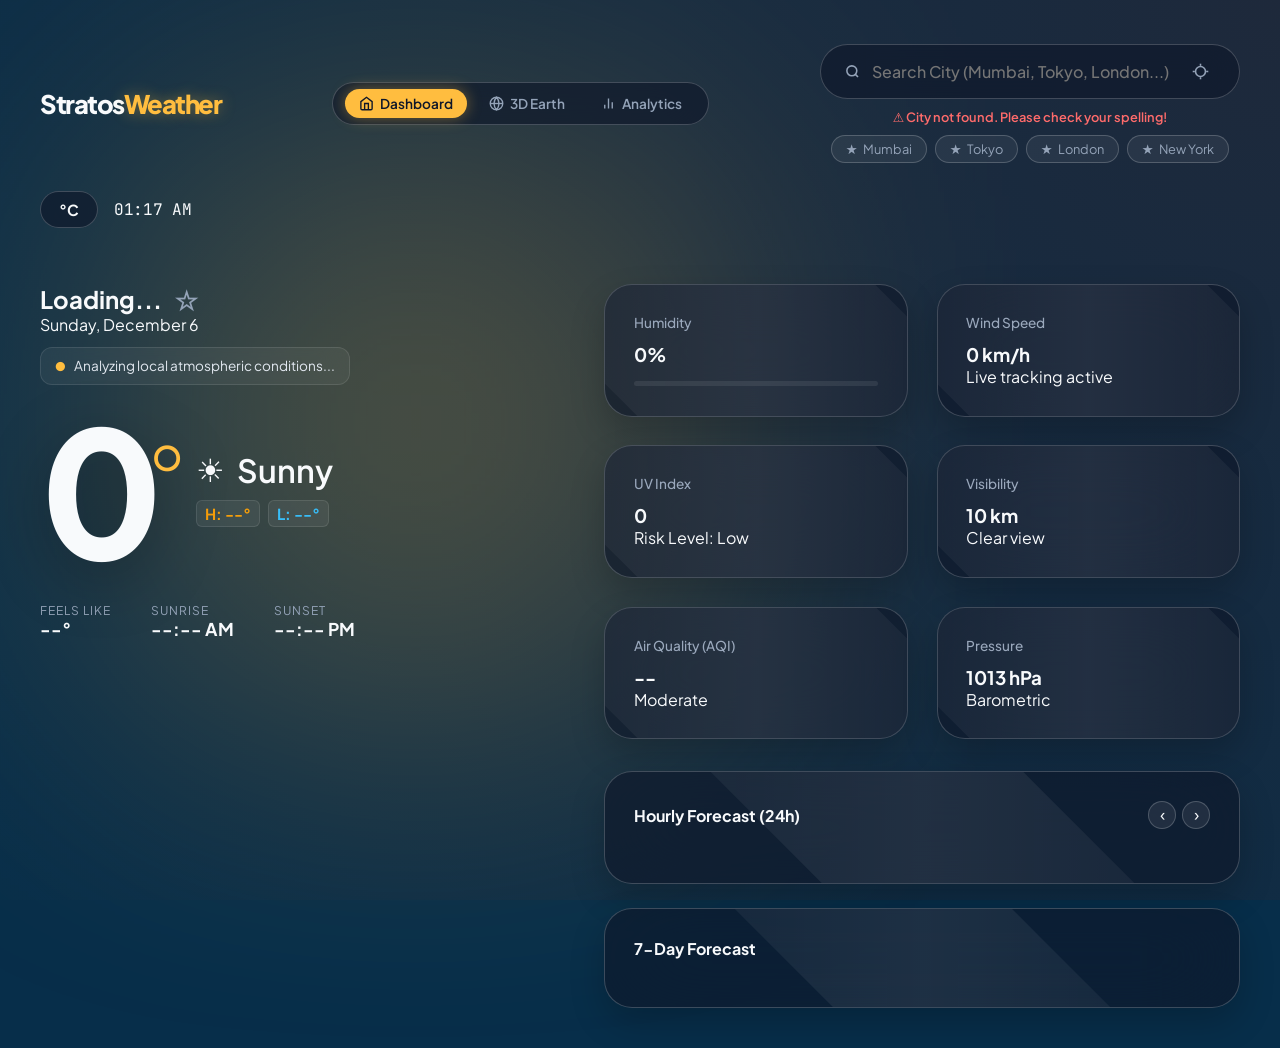
==== commit 7b43fa0a: "feat(dashboard): implement commercial weather signatures (GPS geolocation, natural language summary," ====
--- a/index.html
+++ b/index.html
@@ -35,6 +35,9 @@
                 <div class="search-pill">
                     <svg class="search-icon" viewBox="0 0 24 24" fill="none" stroke="currentColor" stroke-width="2.5"><circle cx="11" cy="11" r="8"></circle><line x1="21" y1="21" x2="16.65" y2="16.65"></line></svg>
                     <input type="text" id="city-input" placeholder="Search City (Mumbai, Tokyo, London...)" autocomplete="off">
+                    <button class="geo-btn" id="btn-geolocation" title="Use My Current Location" type="button">
+                        <svg viewBox="0 0 24 24" fill="none" stroke="currentColor" stroke-width="2"><circle cx="12" cy="12" r="7"></circle><line x1="12" y1="1" x2="12" y2="4"></line><line x1="12" y1="20" x2="12" y2="23"></line><line x1="1" y1="12" x2="4" y2="12"></line><line x1="20" y1="12" x2="23" y2="12"></line></svg>
+                    </button>
                 </div>
                 
                 <div id="autocomplete-list" class="autocomplete-suggestions glass"></div>
@@ -60,15 +63,27 @@
                         <button id="btn-favorite" class="fav-icon-btn" title="Add / Remove Favorite">☆</button>
                     </div>
                     <p id="current-date">-- --</p>
+
+                    <!-- Natural Language Forecast Sentence -->
+                    <div class="weather-summary-box" id="weather-summary">
+                        <span class="summary-bullet">●</span>
+                        <span id="weather-summary-text">Analyzing local atmospheric conditions...</span>
+                    </div>
                 </div>
                 
                 <div class="temp-hero">
                     <div class="temp-number">
                         <span id="main-temp">0</span><span class="degree-symbol">°</span>
                     </div>
-                    <div class="condition-badge">
-                        <div id="weather-icon">☀️</div>
-                        <span id="condition-text">Sunny</span>
+                    <div class="temp-meta-column">
+                        <div class="condition-badge">
+                            <div id="weather-icon">☀️</div>
+                            <span id="condition-text">Sunny</span>
+                        </div>
+                        <div class="high-low-badge" id="high-low-badge">
+                            <span class="hl-tag high">H: <span id="val-day-high">--</span>°</span>
+                            <span class="hl-tag low">L: <span id="val-day-low">--</span>°</span>
+                        </div>
                     </div>
                 </div>
 
--- a/style.css
+++ b/style.css
@@ -276,6 +276,45 @@
 #city-input {
     background: none; border: none; color: white; width: 100%; outline: none;
     font-size: 1rem; font-weight: 500;
+}
+
+/* --- GPS Geolocation Button --- */
+.geo-btn {
+    background: none;
+    border: none;
+    color: var(--text-dim);
+    cursor: pointer;
+    padding: 6px;
+    display: inline-flex;
+    align-items: center;
+    justify-content: center;
+    border-radius: 50%;
+    margin-left: 8px;
+    transition: all 0.25s ease;
+}
+
+.geo-btn svg {
+    width: 17px;
+    height: 17px;
+    stroke: currentColor;
+    stroke-width: 2.2;
+    pointer-events: none;
+}
+
+.geo-btn:hover {
+    color: var(--accent);
+    transform: scale(1.15);
+    background: rgba(255, 255, 255, 0.08);
+}
+
+.geo-btn.locating {
+    animation: geoPulse 1s infinite alternate ease-in-out;
+    color: var(--accent);
+}
+
+@keyframes geoPulse {
+    from { opacity: 0.4; transform: scale(0.85); }
+    to { opacity: 1; transform: scale(1.15); }
 }
 
 /* --- Autocomplete Dropdown (Enhanced) --- */
@@ -360,7 +399,67 @@
     width: 100%;
 }
 
-.temp-hero { margin: 2rem 0; }
+/* --- Natural Language Weather Summary --- */
+.weather-summary-box {
+    margin-top: 12px;
+    padding: 8px 14px;
+    background: rgba(255, 255, 255, 0.05);
+    border: 1px solid rgba(255, 255, 255, 0.1);
+    border-radius: 12px;
+    font-size: 0.85rem;
+    color: #e2e8f0;
+    line-height: 1.45;
+    max-width: 480px;
+    display: inline-flex;
+    align-items: flex-start;
+    gap: 8px;
+    backdrop-filter: blur(15px);
+}
+
+.summary-bullet {
+    color: var(--accent);
+    font-size: 0.75rem;
+    margin-top: 2px;
+    flex-shrink: 0;
+}
+
+.temp-hero { 
+    margin: 1.8rem 0; 
+    display: flex;
+    align-items: center;
+    gap: 20px;
+}
+
+.temp-meta-column {
+    display: flex;
+    flex-direction: column;
+    gap: 10px;
+}
+
+.high-low-badge {
+    display: inline-flex;
+    align-items: center;
+    gap: 8px;
+    font-family: var(--font-mono);
+    font-size: 0.95rem;
+    font-weight: 700;
+}
+
+.hl-tag {
+    padding: 3px 8px;
+    border-radius: 6px;
+    background: rgba(255, 255, 255, 0.06);
+    border: 1px solid rgba(255, 255, 255, 0.1);
+}
+
+.hl-tag.high {
+    color: #f59e0b;
+}
+
+.hl-tag.low {
+    color: #38bdf8;
+}
+
 .temp-number { 
     font-size: 11rem; 
     font-weight: 800; 
@@ -381,10 +480,9 @@
 .condition-badge {
     display: flex;
     align-items: center;
-    gap: 15px;
-    font-size: 2.2rem;
+    gap: 12px;
+    font-size: 2rem;
     font-weight: 600;
-    margin-top: 1rem;
 }
 
 .quick-stats { display: flex; gap: 2.5rem; margin-top: 2.5rem; }
@@ -439,6 +537,96 @@
 .forecast-section { margin-top: 1rem; }
 .forecast-list {
     display: flex;
+    flex-direction: column;
+    gap: 6px;
+    margin-top: 1.2rem;
+}
+
+.forecast-row-apple {
+    display: grid;
+    grid-template-columns: 50px 32px 38px 1fr 38px;
+    align-items: center;
+    gap: 12px;
+    padding: 8px 12px;
+    border-radius: 12px;
+    transition: background 0.2s ease;
+}
+
+.forecast-row-apple:hover {
+    background: rgba(255, 255, 255, 0.06);
+}
+
+.f-day {
+    font-size: 0.88rem;
+    font-weight: 600;
+    color: var(--text-main);
+}
+
+.f-icon-wrap {
+    font-size: 1.2rem;
+    text-align: center;
+    display: flex;
+    align-items: center;
+    justify-content: center;
+}
+
+.f-temp-min {
+    font-family: var(--font-mono);
+    font-size: 0.85rem;
+    font-weight: 600;
+    color: var(--text-dim);
+    text-align: right;
+}
+
+.f-temp-max {
+    font-family: var(--font-mono);
+    font-size: 0.85rem;
+    font-weight: 700;
+    color: var(--text-main);
+    text-align: left;
+}
+
+.range-bar-track {
+    position: relative;
+    width: 100%;
+    height: 5px;
+    background: rgba(255, 255, 255, 0.12);
+    border-radius: 10px;
+    overflow: hidden;
+}
+
+.range-bar-fill {
+    position: absolute;
+    top: 0;
+    bottom: 0;
+    border-radius: 10px;
+    background: linear-gradient(90deg, #38bdf8 0%, #10b981 50%, #f59e0b 100%);
+}
+
+.range-bar-current-dot {
+    position: absolute;
+    top: 50%;
+    transform: translate(-50%, -50%);
+    width: 7px;
+    height: 7px;
+    border-radius: 50%;
+    background: #ffffff;
+    border: 1px solid rgba(0, 0, 0, 0.4);
+    box-shadow: 0 0 6px rgba(255, 255, 255, 0.8);
+    z-index: 2;
+}
+
+.hourly-pop {
+    font-family: var(--font-mono);
+    font-size: 0.65rem;
+    font-weight: 700;
+    color: #38bdf8;
+    background: rgba(56, 189, 248, 0.15);
+    padding: 2px 5px;
+    border-radius: 5px;
+    margin-top: 4px;
+    display: inline-block;
+}
     justify-content: space-between;
     margin-top: 1.5rem;
 }
